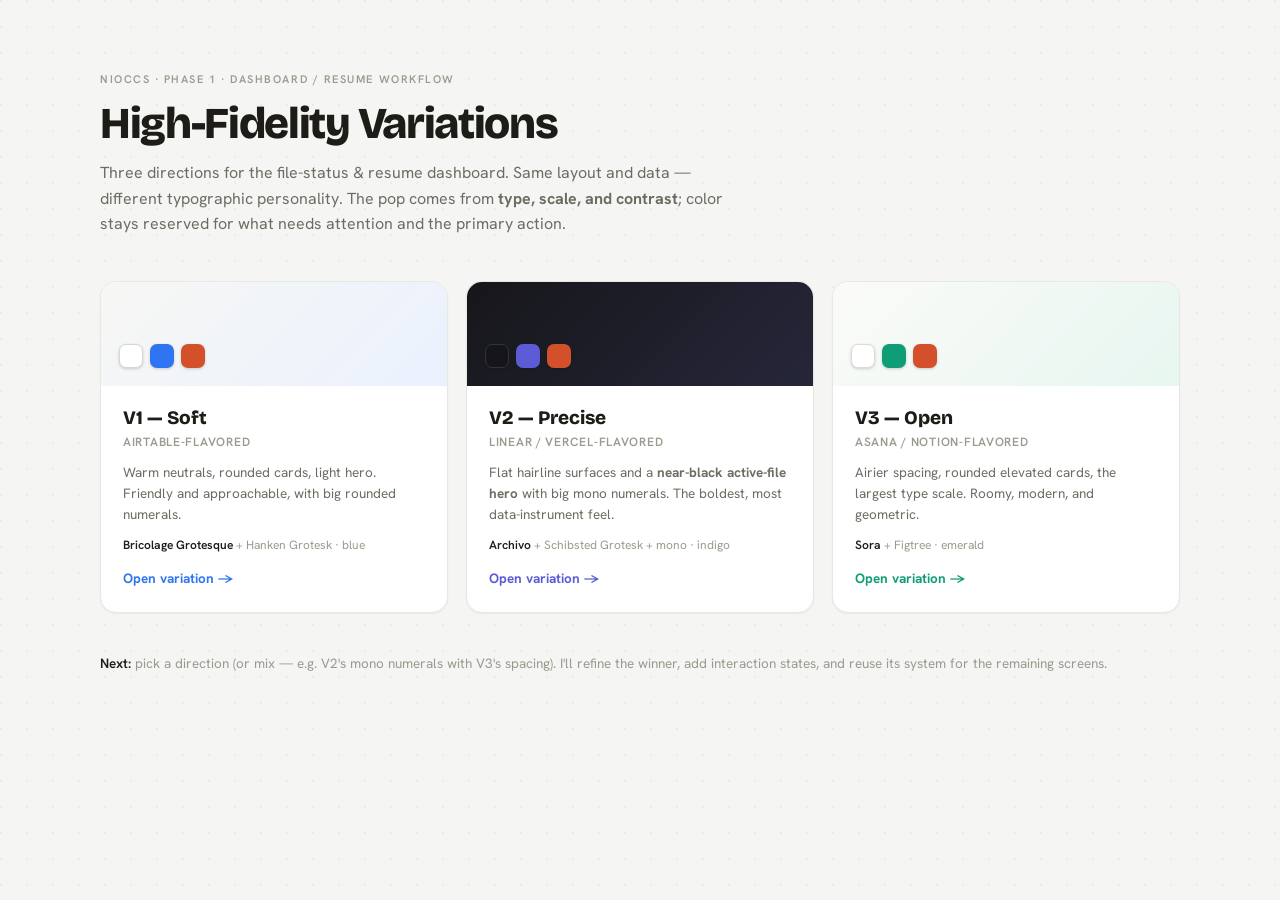
==== index.html @ 39a48efe "Add NIOCCS hi-fi dashboard — 3 design directions High-fidelity 'My Files / Resume Workflow' screen b" ====
<!DOCTYPE html>
<html lang="en">
<head>
  <meta charset="UTF-8" />
  <meta name="viewport" content="width=device-width, initial-scale=1.0" />
  <title>NIOCCS — Hi-Fi Dashboard · Variations</title>
  <link rel="preconnect" href="https://fonts.googleapis.com" />
  <link rel="preconnect" href="https://fonts.gstatic.com" crossorigin />
  <link href="https://fonts.googleapis.com/css2?family=Bricolage+Grotesque:opsz,wght@12..96,600;12..96,800&family=Hanken+Grotesk:wght@400;500;600;700&display=swap" rel="stylesheet" />
  <style>
    * { box-sizing: border-box; margin: 0; padding: 0; }
    body { font-family: 'Hanken Grotesk', system-ui, sans-serif; color: #1d1c17;
           background-color: #f5f5f3;
           background-image: radial-gradient(circle at 1px 1px, rgba(20,20,15,.045) 1px, transparent 0);
           background-size: 26px 26px; min-height: 100vh; padding: 72px 28px; }
    .wrap { max-width: 1080px; margin: 0 auto; }
    .eyebrow { font-size: 11px; font-weight: 600; letter-spacing: .14em; text-transform: uppercase;
               color: #9c998e; margin-bottom: 16px; }
    h1 { font-family: 'Bricolage Grotesque', sans-serif; font-size: 44px; font-weight: 800;
         letter-spacing: -.03em; line-height: 1; margin-bottom: 14px; }
    .lede { color: #6e6c62; font-size: 16px; max-width: 640px; line-height: 1.6; margin-bottom: 44px; }
    .grid { display: grid; grid-template-columns: repeat(3, 1fr); gap: 18px; }
    .card { display: flex; flex-direction: column; background: #fff; border: 1px solid #e9e7e1;
            border-radius: 16px; overflow: hidden; text-decoration: none; color: inherit;
            box-shadow: 0 1px 2px rgba(29,28,23,.05);
            transition: transform .15s, box-shadow .15s, border-color .15s; }
    .card:hover { transform: translateY(-4px); box-shadow: 0 20px 44px -18px rgba(29,28,23,.28); border-color: #dad7cf; }
    .swatch { height: 104px; display: flex; align-items: flex-end; gap: 7px; padding: 18px; }
    .s1 { background: linear-gradient(135deg,#f7f7f4,#eaf1fe); }
    .s2 { background: linear-gradient(135deg,#16161a,#26263a); }
    .s3 { background: linear-gradient(135deg,#fbfbf9,#e7f6f0); }
    .dot { width: 24px; height: 24px; border-radius: 7px; box-shadow: 0 1px 3px rgba(0,0,0,.18); }
    .d-a1 { background: #2f74f0; } .d-a2 { background: #5b5bd6; } .d-a3 { background: #0f9d76; }
    .d-alert { background: #d4502b; }
    .d-dark { background: #16161a; } .d-light { background: #fff; }
    .body { padding: 20px 22px 24px; }
    .name { font-family: 'Bricolage Grotesque', sans-serif; font-size: 19px; font-weight: 800; margin-bottom: 5px; }
    .tag { font-size: 12px; color: #9c998e; font-weight: 600; margin-bottom: 12px;
           text-transform: uppercase; letter-spacing: .06em; }
    .desc { font-size: 13.5px; color: #6e6c62; line-height: 1.55; }
    .fonts { font-size: 12px; color: #9c998e; margin-top: 12px; }
    .fonts b { color: #1d1c17; font-weight: 600; }
    .open { margin-top: 16px; font-size: 13.5px; font-weight: 700; display: inline-flex; gap: 6px; }
    .o1 { color: #2f74f0; } .o2 { color: #5b5bd6; } .o3 { color: #0f9d76; }
    .note { margin-top: 40px; font-size: 13.5px; color: #9c998e; line-height: 1.6; }
    .note b { color: #1d1c17; font-weight: 600; }
  </style>
</head>
<body>
  <div class="wrap">
    <p class="eyebrow">NIOCCS · Phase 1 · Dashboard / Resume Workflow</p>
    <h1>High-Fidelity Variations</h1>
    <p class="lede">Three directions for the file-status &amp; resume dashboard. Same layout and data — different typographic personality. The pop comes from <b>type, scale, and contrast</b>; color stays reserved for what needs attention and the primary action.</p>

    <div class="grid">
      <a class="card" href="dashboard-v1.html">
        <div class="swatch s1"><span class="dot d-light" style="border:1px solid #dad7cf"></span><span class="dot d-a1"></span><span class="dot d-alert"></span></div>
        <div class="body">
          <div class="name">V1 — Soft</div>
          <div class="tag">Airtable-flavored</div>
          <div class="desc">Warm neutrals, rounded cards, light hero. Friendly and approachable, with big rounded numerals.</div>
          <div class="fonts"><b>Bricolage Grotesque</b> + Hanken Grotesk · blue</div>
          <span class="open o1">Open variation →</span>
        </div>
      </a>
      <a class="card" href="dashboard-v2.html">
        <div class="swatch s2"><span class="dot d-dark" style="border:1px solid #33333a"></span><span class="dot d-a2"></span><span class="dot d-alert"></span></div>
        <div class="body">
          <div class="name">V2 — Precise</div>
          <div class="tag">Linear / Vercel-flavored</div>
          <div class="desc">Flat hairline surfaces and a <b>near-black active-file hero</b> with big mono numerals. The boldest, most data-instrument feel.</div>
          <div class="fonts"><b>Archivo</b> + Schibsted Grotesk + mono · indigo</div>
          <span class="open o2">Open variation →</span>
        </div>
      </a>
      <a class="card" href="dashboard-v3.html">
        <div class="swatch s3"><span class="dot d-light" style="border:1px solid #dbdbd3"></span><span class="dot d-a3"></span><span class="dot d-alert"></span></div>
        <div class="body">
          <div class="name">V3 — Open</div>
          <div class="tag">Asana / Notion-flavored</div>
          <div class="desc">Airier spacing, rounded elevated cards, the largest type scale. Roomy, modern, and geometric.</div>
          <div class="fonts"><b>Sora</b> + Figtree · emerald</div>
          <span class="open o3">Open variation →</span>
        </div>
      </a>
    </div>

    <p class="note"><b>Next:</b> pick a direction (or mix — e.g. V2's mono numerals with V3's spacing). I'll refine the winner, add interaction states, and reuse its system for the remaining screens.</p>
  </div>
</body>
</html>
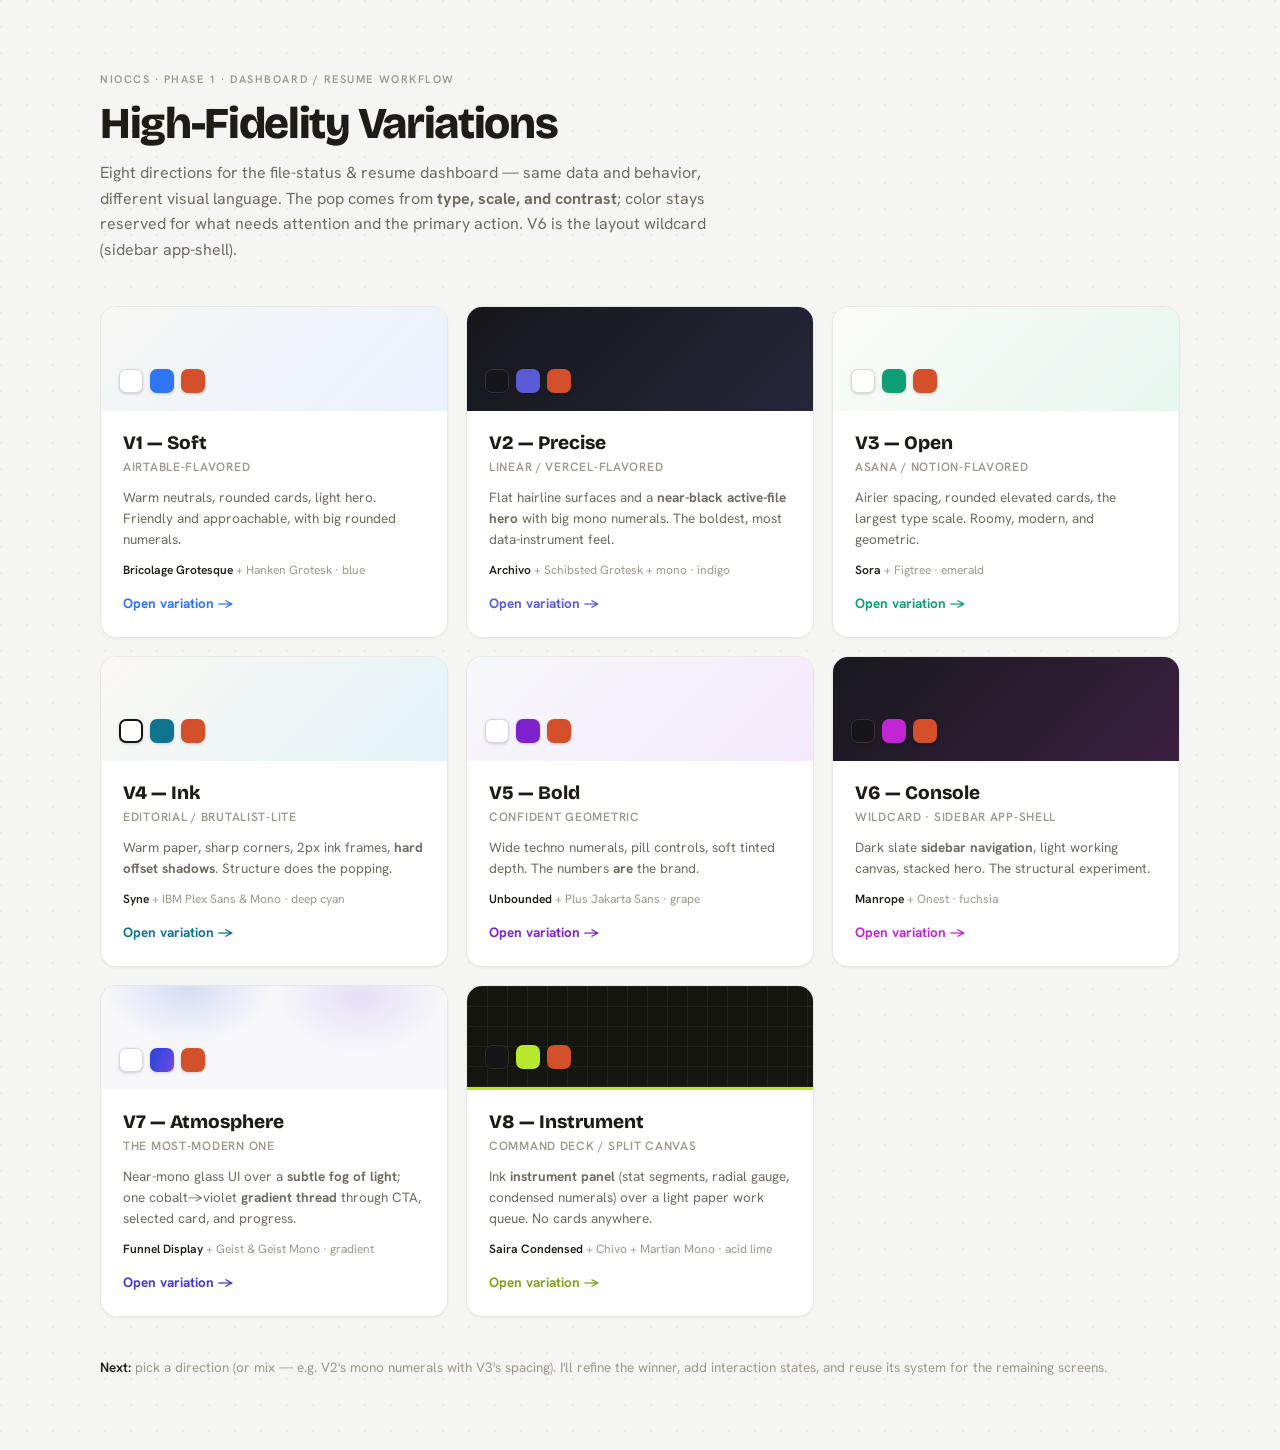
==== commit eb06d8f7: "Add dashboard variations V4–V8 Five more directions for the My Files / Resume Workflow screen, all s" ====
--- a/index.html
+++ b/index.html
@@ -29,8 +29,20 @@
     .s1 { background: linear-gradient(135deg,#f7f7f4,#eaf1fe); }
     .s2 { background: linear-gradient(135deg,#16161a,#26263a); }
     .s3 { background: linear-gradient(135deg,#fbfbf9,#e7f6f0); }
+    .s4 { background: linear-gradient(135deg,#faf8f3,#e3f3f8); }
+    .s5 { background: linear-gradient(135deg,#f7f8fa,#f3e9fb); }
+    .s6 { background: linear-gradient(135deg,#17181d,#3a2040); }
+    .s7 { background: radial-gradient(120px 80px at 25% 0%, rgba(64,93,230,.18), transparent 70%),
+          radial-gradient(120px 80px at 75% 10%, rgba(118,78,233,.14), transparent 70%), #f7f7f9; }
+    .s8 { background: linear-gradient(rgba(255,255,255,.05) 1px, transparent 1px),
+          linear-gradient(90deg, rgba(255,255,255,.05) 1px, transparent 1px), #14160f;
+          background-size: 20px 20px, 20px 20px, 100% 100%; border-bottom: 3px solid #b8e92e; }
     .dot { width: 24px; height: 24px; border-radius: 7px; box-shadow: 0 1px 3px rgba(0,0,0,.18); }
     .d-a1 { background: #2f74f0; } .d-a2 { background: #5b5bd6; } .d-a3 { background: #0f9d76; }
+    .d-a4 { background: #0e7490; } .d-a5 { background: #7e22ce; } .d-a6 { background: #c026d3; }
+    .d-a7 { background: linear-gradient(116deg,#2447d6,#7048e8); }
+    .o4 { color: #0e7490; } .o5 { color: #7e22ce; } .o6 { color: #c026d3; }
+    .o7 { color: #4338ca; } .d-a8 { background: #b8e92e; } .o8 { color: #7fa31a; }
     .d-alert { background: #d4502b; }
     .d-dark { background: #16161a; } .d-light { background: #fff; }
     .body { padding: 20px 22px 24px; }
@@ -50,7 +62,7 @@
   <div class="wrap">
     <p class="eyebrow">NIOCCS · Phase 1 · Dashboard / Resume Workflow</p>
     <h1>High-Fidelity Variations</h1>
-    <p class="lede">Three directions for the file-status &amp; resume dashboard. Same layout and data — different typographic personality. The pop comes from <b>type, scale, and contrast</b>; color stays reserved for what needs attention and the primary action.</p>
+    <p class="lede">Eight directions for the file-status &amp; resume dashboard — same data and behavior, different visual language. The pop comes from <b>type, scale, and contrast</b>; color stays reserved for what needs attention and the primary action. V6 is the layout wildcard (sidebar app-shell).</p>
 
     <div class="grid">
       <a class="card" href="dashboard-v1.html">
@@ -83,6 +95,56 @@
           <span class="open o3">Open variation →</span>
         </div>
       </a>
+      <a class="card" href="dashboard-v4.html">
+        <div class="swatch s4"><span class="dot d-light" style="border:2px solid #14130f"></span><span class="dot d-a4"></span><span class="dot d-alert"></span></div>
+        <div class="body">
+          <div class="name">V4 — Ink</div>
+          <div class="tag">Editorial / brutalist-lite</div>
+          <div class="desc">Warm paper, sharp corners, 2px ink frames, <b>hard offset shadows</b>. Structure does the popping.</div>
+          <div class="fonts"><b>Syne</b> + IBM Plex Sans &amp; Mono · deep cyan</div>
+          <span class="open o4">Open variation →</span>
+        </div>
+      </a>
+      <a class="card" href="dashboard-v5.html">
+        <div class="swatch s5"><span class="dot d-light" style="border:1px solid #d4d7e0"></span><span class="dot d-a5"></span><span class="dot d-alert"></span></div>
+        <div class="body">
+          <div class="name">V5 — Bold</div>
+          <div class="tag">Confident geometric</div>
+          <div class="desc">Wide techno numerals, pill controls, soft tinted depth. The numbers <b>are</b> the brand.</div>
+          <div class="fonts"><b>Unbounded</b> + Plus Jakarta Sans · grape</div>
+          <span class="open o5">Open variation →</span>
+        </div>
+      </a>
+      <a class="card" href="dashboard-v6.html">
+        <div class="swatch s6"><span class="dot d-dark" style="border:1px solid #33333a"></span><span class="dot d-a6"></span><span class="dot d-alert"></span></div>
+        <div class="body">
+          <div class="name">V6 — Console</div>
+          <div class="tag">Wildcard · sidebar app-shell</div>
+          <div class="desc">Dark slate <b>sidebar navigation</b>, light working canvas, stacked hero. The structural experiment.</div>
+          <div class="fonts"><b>Manrope</b> + Onest · fuchsia</div>
+          <span class="open o6">Open variation →</span>
+        </div>
+      </a>
+      <a class="card" href="dashboard-v7.html">
+        <div class="swatch s7"><span class="dot d-light" style="border:1px solid #d9d9e0"></span><span class="dot d-a7"></span><span class="dot d-alert"></span></div>
+        <div class="body">
+          <div class="name">V7 — Atmosphere</div>
+          <div class="tag">The most-modern one</div>
+          <div class="desc">Near-mono glass UI over a <b>subtle fog of light</b>; one cobalt→violet <b>gradient thread</b> through CTA, selected card, and progress.</div>
+          <div class="fonts"><b>Funnel Display</b> + Geist &amp; Geist Mono · gradient</div>
+          <span class="open o7">Open variation →</span>
+        </div>
+      </a>
+      <a class="card" href="dashboard-v8.html">
+        <div class="swatch s8"><span class="dot d-dark" style="border:1px solid #2c2f22"></span><span class="dot d-a8"></span><span class="dot d-alert"></span></div>
+        <div class="body">
+          <div class="name">V8 — Instrument</div>
+          <div class="tag">Command deck / split canvas</div>
+          <div class="desc">Ink <b>instrument panel</b> (stat segments, radial gauge, condensed numerals) over a light paper work queue. No cards anywhere.</div>
+          <div class="fonts"><b>Saira Condensed</b> + Chivo + Martian Mono · acid lime</div>
+          <span class="open o8">Open variation →</span>
+        </div>
+      </a>
     </div>
 
     <p class="note"><b>Next:</b> pick a direction (or mix — e.g. V2's mono numerals with V3's spacing). I'll refine the winner, add interaction states, and reuse its system for the remaining screens.</p>
